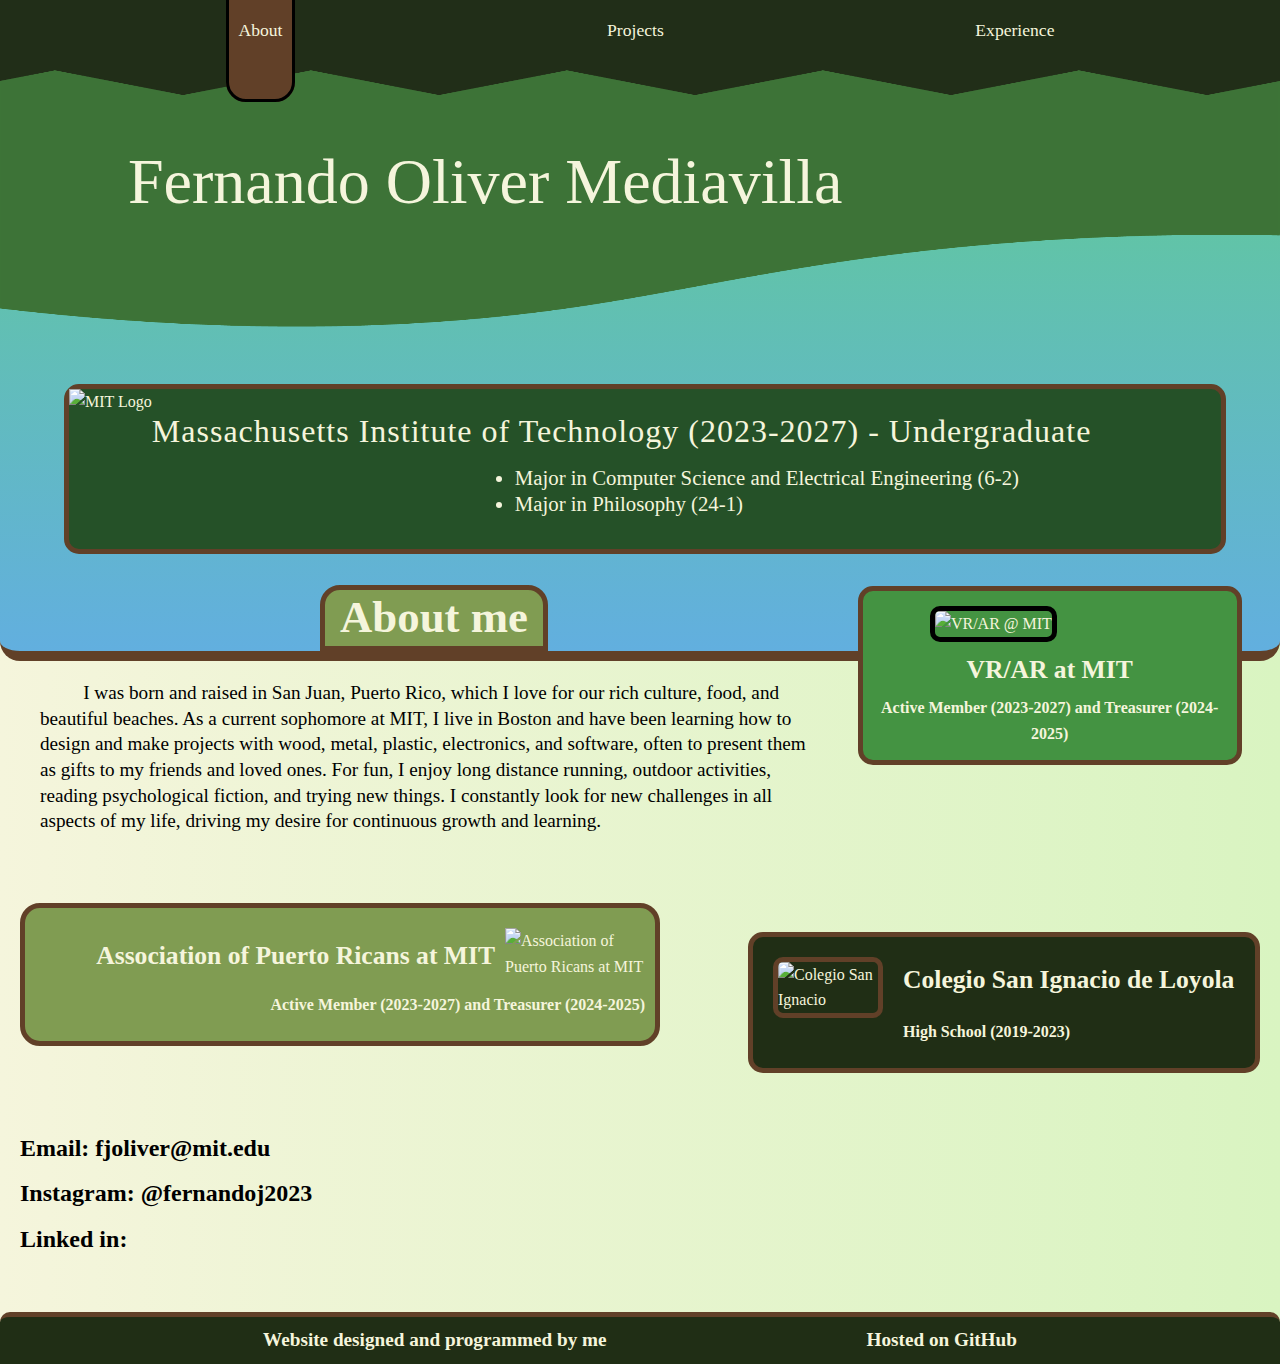
==== index.html @ df68b146 "l" ====
<!DOCTYPE html>
<html lang="en">
<head>
    <meta charset="UTF-8">
    <meta name="viewport" content="width=device-width, initial-scale=1.0">

    <title>Fernando Oliver Mediavilla - Portfolio</title>
    
    <link rel="stylesheet" href="style.css" type="text/css">
    <link rel="shortcut icon" href="#">

</head>

<body>
    <nav id="navBar">
        <ul class="link">
            <li class="current"><a href="index.html">About</a></li>
            <li><a href="Projects.html">Projects</a></li>
            <li><a href="Experience.html">Experience</a></li>
        </ul>
    </nav>

    <header id="mainHeader"><div>Fernando Oliver Mediavilla</div></header>
    <section class="general">

        <section id="MIT" class="link hover">
            <img src="Images/MIT.png" alt="MIT Logo">
            <div><a href="https://web.mit.edu/">Massachusetts Institute of Technology</a> (2023-2027) - Undergraduate</div>
            <ul>
                <li> Major in <a href="https://www.eecs.mit.edu/"   target="_blank">Computer Science and Electrical Engineering (6-2)</a></li>
                <li> Major in <a href="https://philosophy.mit.edu/" target="_blank">Philosophy (24-1)</a></li>
            </ul>
        </section>
        <h1 id="aboutMeTitle"> <div>About me</div></h1>
        <section id="aboutMe">
            
            <p>&emsp;&emsp; I was born and raised in San Juan, Puerto Rico, which I love for our rich culture, food, and beautiful beaches. As a current sophomore at MIT, I live in Boston and have been learning how to design and make projects with wood, metal, plastic, electronics, and software, often to present them as gifts to my friends and loved ones. For fun, I enjoy long distance running, outdoor activities, reading psychological fiction, and trying new things. I constantly look for new challenges in all aspects of my life, driving my desire for continuous growth and learning.</p>
        </section>

        <aside id="VR" class = "move">
            <img src="Images/VR.jpg" alt="VR/AR @ MIT">
            <h1 class="link"><a href="http://vratmit.com/" target="_blank">VR/AR at MIT</a></h1>
            <h2>Active Member (2023-2027) and Treasurer (2024-2025)</h2>
        </aside>
    </section>
    <section class="general">
        <section id="APR" class="move">
            <img src="Images/APR.png" alt="Association of Puerto Ricans at MIT">
            <h1 class="link"><a href="http://apr.mit.edu/">Association of Puerto Ricans at MIT</a></h1>
            <h2>Active Member (2023-2027) and Treasurer (2024-2025)</h2>
        </section>
        <section id="CSI" class="hover">
            <img src="Images/CSI.png" alt="Colegio San Ignacio">
            <h1 class="link"><a href="https://www.sanignacio.pr/" target="_blank">Colegio San Ignacio de Loyola</a></h1>
            <h2>High School (2019-2023)</h2>
        </section>

        <div id="contact">
            <h2>Email: fjoliver@mit.edu</h2>
            <h2>Instagram: @fernandoj2023</h2>
            <h2>Linked in: </h2>
        </div>
        <section class="footer">
            <h1>Website designed and programmed by me</h1>
            <h2>Hosted on GitHub</h2>
        </section>

        
    </section>


    <script src="main.js"></script>

</body>
</html>
---- style.css ----
html {
    overscroll-behavior-y: none;
}

body{
    font-size: 1em;
    line-height: 1.6em;
    font-family:'Times New Roman', Times, serif;
    color: black;

    padding: 0;
    margin: 0 0 0px 0;

    background-image: linear-gradient(to right, beige, rgb(217, 244, 193));
    background-size: cover;
}

/* NAVBAR */
#navBar{
    position: absolute;
    width: 100%;
    height: 100px;
    
    z-index: 5;

    background-size: 20% 100%;
    background-image: url(Images/TopNav-01.png);

    text-align: center;
    font-size: 1.1em;
    li{
        margin: 0 12vw;
        display: inline;
    }
    ul { padding: 0; }
}


.current{
    background-color: #614028;
    padding: 15% 10px 0px 10px;
    border: solid black 3px;
    border-radius: 20px;
}

/* LINKS */
.link a{
    color: beige;
    text-decoration: none;
}
.link a:hover{
    color: green;
}
.link a:active{
    color: black;
}

/* HEADER */
#mainHeader{
    background-image: url(Images/Header-01.png);
    background-size: 100% 90%;
    background-repeat: no-repeat;

    width: 100%;
    position: relative;
    padding: 150px 0 150px 0;
    z-index: 3;
    
    div{
        color: beige;
        font-size: 4em;
        padding: 0 2% 0 10%;
        line-height: 1em;
    }
}


/* GENERAL */
.general {
    position: relative;
    width: 100%;
    display: inline;
}

/* MIT */
#MIT{


    border: solid #614028 5px;
    border-radius: 15px;
    background-color: #255128;
    color: beige;
    position: relative;
    
    float:left;
    width: 90%;
    margin: -10px 5% 20px 5%;
    z-index: 3;
    div{
        font-size: 2em;
        margin: 2% 0 0 0;
        padding: 0 10px;
        line-height: 1.2em;
        letter-spacing: 1px;
        
    }
    ul{
        margin: 15px;
        width: 60%;
        float: right;
        font-size: 1.3em;
    }
    img{
        margin: 0;
        height: 10em;
        float: left;
    }
}
/* ABOUT ME */
#aboutMe {
    margin: 0px 0 10px 40px;
    float: left;
    width: 60%;
    box-sizing: border-box;
    font-size: 1.2em;

}
#aboutMeTitle {

    position: relative;
    z-index: 1;
    /* background-color: #67c8c8; */
    background-image: linear-gradient(to bottom, rgb(97, 198, 161), rgb(98, 175, 223));
    /* padding: 0 0 0 0; */
    top: -200px;
    padding: 400px 0 0 25%;

    border-bottom: #614028 solid 10px;
    border-radius: 20px;
    margin-bottom: -200px;    
}
#aboutMeTitle div{
    
    color: beige;
    font-size: 1.4em;

    border: #614028 5px solid;
    background-color: #809c52;

    padding: 15px;
    width: fit-content;
    border-top-right-radius: 20px;
    border-top-left-radius: 20px;


}

/* VR */
#VR{
    max-width: 400px;
    position: relative;
    border: solid #614028 5px;
    border-radius: 15px;
    background-color: #449342;
    color: beige;
    
    float:right;
    width: 30%;
    box-sizing: border-box;
    margin: -75px 3% 10px auto;
    padding: 0;
    z-index: 2;
    h1{
        font-size: 1.6em;
        margin: 0 0 0 0;
        text-align: center;
    }
    h2{
        font-size: 1em;
        text-align: center;

    }
    img{
        width: 60%;
        border: black solid 5px;
        border-radius: 10px;

        margin: 15px 18%;
    }
}

/* CSI */
#CSI {
    display:inline;
    border: #614028 solid 5px;
    background-color: #202e15;
    border-radius: 15px;
    position: relative;
    box-sizing: border-box;
    margin: 60px 20px 20px 0;
    color: beige;

    float: right;
    width: 40%;
    padding: 0;

    img{
        float: left;
        width: 100px;
        margin: 20px;
        border: solid #614028 5px;
        border-radius: 10px;
    }
    h1{
        font-size: 1.6em;
        margin-top: 30px;

    }
    h2{
        font-size: 1em;
        padding: 10px;
    }
}
/* APR */
#APR {
    border: #614028 solid 5px;
    border-radius: 20px;
    background-color: #809c52;

    display: inline;
    float: left;
    position: relative;

    width: 50%;
    padding: 0;

    color: beige;
    margin: 40px 0 20px 20px;
    box-sizing: border-box;

    img{
        float: right;
        width: 150px;
        margin: 20px 0 10px 10px;
    }
    h1{
        font-size: 1.6em;
        text-align: right;
        margin: 35px 0 0 0;
    }
    h2{
        font-size: 1em;
        text-align: right;
        padding: 10px;

    }
}
/* FOOTER */
.footer {
    padding: 10px 0;
    margin-top: 30px;

    width: 100%;
    
    /* max-height: 100px; */
    background-color: #202e15;
    color: beige;


    border-top: solid #614028 5px;
    border-top-right-radius: 10px;
    border-top-left-radius: 10px;

    float: left;
    text-align: center;
    bottom: 0;
    z-index: 10;

    h1, h2{

        font-size: 1.2em;
        display: inline;
        padding: 0 10% 0 0;
    }
    h2{
        padding: 0 0 0 10%;
    
    }

}



.flip {
    transform: scaleX(-1);
    div {
        transform: scaleX(-1);
        text-align: right;
        margin: 0 0 0 15%;
    }
}


#projectsS {
    background-color: #1e5f28f3;
    color: beige;

    width: 50%;
    max-width: 800px;
    box-sizing: border-box;

    margin: 0 0 10px 5%;
    padding: 15px 0;

    border: #614028 solid 5px;
    border-radius: 15px;

    text-align: center;
    float: left;

    /* max-height: 100%; */
    max-height: 5em;
    overflow: hidden;


    h1 { font-size: 1.6em; display: inline; }
    img {
        float: right;
        width: 25px;
        padding: 2px;
        margin: 0 5px;
        background-color: rgba(173, 216, 230, 0.6);
        border: #614028 solid 2px;
        border-radius: 15px;
    }
    img:hover { background-color: rgba(181, 209, 218, 0.87) }
    img:active {
        margin-top: 2px;
        background-color: #614028;
    }
    table {
        width: 100%;
        font-size: 1em;
        border-collapse: collapse;
    }
    td { width: 50%; padding: 5px;}
    tr {border-bottom: 1px solid #614028; }
    th { padding: 10px 0; font-size: 1.2em;}
    tr:hover {background-color: rgba(255, 255, 255, 0.15);}



    hr { border: solid #614028 2px; border-radius: 5px; margin-top: 20px;}

}


#projectsA {
    background-color: #614028;
    float: right;
    width: 30%;
    position: relative;
    margin: 30px 5% 0 0;
    padding: 10px;
    border: #202e15 solid 5px;
    border-radius: 50px;
    h1 {
        color: beige;
        font-size: 1.3em;
        text-align: center;
    }
}

#projectsT {
    width: 100%;
    margin: 175px 0 15px 0;
    border: 5px solid #614028;
    background-color: gray;

    img {
        height: 200px;
        border: #614028 4px solid;
        border-radius: 15px;
        margin: 5px;
    }
    #imgX {                                                                            
        position: absolute;
        width: 30px;
        height: auto;
        top: 15px;
        right: 15px;
        border: #614028 3px solid;
        border-radius: 50%;
        background-color: rgba(181, 209, 218, 1);
    }
    #imgX:hover {
        background-color: rgba(173, 216, 230, 0.8);
    }
    #imgX:active {
        background-color: rgba(173, 216, 230, 0.6);
    
    }
    h1 {
        background-color: #202e15;
        padding: 25px 40px;
        box-sizing: border-box;
        color: #809c52;
        width: 100%;
        margin: 0 0 0 0;
    }
    h2 {
        padding: 10px;
        background-color: teal;

        flex: 1;
        margin: 0px 0 10px 0;
        border: #614028 2px solid;
    }
    h3 {
        margin: 10px 15px;
    }
    .hiddenSub {
        display: flex;
    }
}

.projectsD {
    width: 20%;

    float: left;
    box-sizing: border-box;
    border: 3px solid rgba(173, 216, 230, 0.9);

    background-size: cover;
    background-repeat: no-repeat;
}
.inside {
    background-color: rgba(0, 0, 0, 0);
    width: 100%;
    height: 25vw;

    padding: 50px 0 0 0;
    transition: background-color 0.75s ease-in;


}
.projectsD:hover {

    .inside {
        background-color: rgba(0, 0, 0, 0.5);
    }

    .show {
        opacity: 1;
    }
}

.show {
    /* position:relative; */
    /* width: 25%; */
    color: beige;
    font-size: 2em;
    margin: 0 10px 0 10px;

    text-align: center;
    opacity: 0;

    transition: opacity 0.75s ease-out;

}
.hidden {
    background-color: #809c52;
    border: #614028 solid 5px;
    border-radius: 10px;

    position: absolute;
    margin: 80px 7.5% auto 7.5%;
    padding: 0px 0;
    width: 85%;
    box-sizing: border-box;
    display: none;
    opacity: 0;
    z-index: 10;

    li {
        text-align: left;
        margin: 10px;
    }
    
}

#weld {
    background-position: center center;
    background-image: url(Images/Projects/f.jpg);
}
#steve {
    background-position: center center;
    background-image: url(Images/Projects/Steve1.jpg);
}
#ping {
    background-position: 80% center;
    background-image: url(Images/Projects/Table1.jpg);
}
#bow {
    background-position: 50% center;
    background-image: url(Images/Projects/Bow1.jpg);
}
#paola {
    background-position: 15% center;
    background-image: url(Images/Projects/Paola1.jpg);
}
#ricky {
    background-position: right center;
    background-image: url(Images/Projects/Ricky1.jpg);
}
#pot {
    background-position: right center;
    background-image: url(Images/Projects/Pot1.jpg);
}
#assembly {
    background-position: -80px center;
    background-image: url(Images/Projects/Assembly1.jpg);
}

#cover {
    position:fixed;
    top: 0;
    margin: 0;
    z-index: 6;
    width: 100%;
    height: 100%;

    pointer-events: none;
    opacity: 0;

    background-color: black;
    /* z-index: 1000; */
}



#generalE {
    .footer {margin: -10px 0 0 0;    }
}
#work, #research{
    
    background-color: #40462d;
    color: beige;
    padding: 25px 10%;
    border-top: #614028 5px solid;
    border-bottom: #614028 solid 5px;
    margin: 0;
}
#research { text-align: left; }
#work { text-align: right; }


.experienceR, .experienceW {
    color: beige;
    background-color: green;

    h2 {
        background-color: #2e3b57;


        width: fit-content;
        padding: 15px;
        border: #614028 double 5px;
        border-radius: 30px;
    }
    hr {
        border: #614028 solid 2px;
        border-radius: 5px;
        width: 100%;
    }
}
.experienceW {
    text-align: right;
    padding: 15px 10px;
    h3, p{
        margin: 0;
        padding: 10px 30px 0 35%;
    }
    h2 {
        margin: 0 0 0 auto;
    }
}

.experienceR {
    text-align: left;
    padding: 15px 10px 40px 10px;

    h3, p{
        margin: 0;
        padding: 10px 35% 0 30px;
    }
    h2 { margin: 0 auto 0 0; }
}

#contact {
    float: left;
    margin: 50px 20px 10px;
}


@media(max-width: 875px) {
    #aboutMeTitle {
        padding-top: 500px;

    }
    #navBar li {
        margin: 0 8vw;
    }
    .projectsD {
        width: 25%;

    }
    .inside {
        height: 33.33vw;
    }
}
@media(max-width: 500px) {
    #aboutMeTitle {
        padding-top: 650px;
    }

}
@media (min-width: 1400px){
    #MIT {
        width: 80%;
        margin: 0 10% 10px 10%;
    }
    #APR {
        width: 700px;
        margin: 40px 0 10px 5%;
    }
}
@media(max-width: 600px) {
    #navBar li{
        font-size: 0.9em;
        margin: 0 7vw;
    }

    #mainHeader {
        padding: 125px 0;
    }
    #mainHeader div {
        font-size: 3em;
    }

    #MIT div{
        font-size: 1.6em;
        padding: 10px 20px;
    }
    #MIT img {
        padding: 0 20%;
        margin: 0;
    }
    #MIT ul {
        font-size: 1.2em;
        padding: 0;
        margin: 0 10px 10px 0;
        width: 70%;
    }

    #aboutMeTitle {
        padding-top: 560px;
    }
    #aboutMe {
        width: 90%;
        margin: 0 5%;
        font-size: 1em;

    }


    #VR {
        float: none;
        width: 80%;
        margin: 350px auto 10px 10%;
        padding: 10px;
    }
    
    #CSI {
        float: none;
        width: 80%;
        margin: 30px 10%;
        display: block;
    }
    #CSI img {
        margin: 10px;
        width: 80px;
    }
    #CSI h1{
        margin: 10px;
        font-size: 1.5em;
    }
    #CSI h2{
        margin: 10px;
    }

    #APR {
        display: block;
        float: none;
        width: 80%;
        margin: 40px 10% 20px;
    }
    #APR img{
        width: 125px;
        margin: 10px 0 0;
    }
    #APR h1{
        margin: 30px 5px 20px;
    }

    .footer h1 {
        font-size: 0.8em;
        padding: 10px 5% 0 0;
    }
    .footer h2{
        font-size: 0.8em;
        padding: 10px 0 0 5%;

    }

    .projectsD {
        width: 33.333%;
    }
    .inside {
        height: 40svw;
    }
    .show {
        font-size: 1.5em;
    }
    #projectsT {
        margin-top: 350px;
    }

    #projectsS {
        width: 90%;
    }
    #projectsA {
        width: 70%;
        margin: 20px 50px;
    }
    /* #projectsT {
        
    } */
}
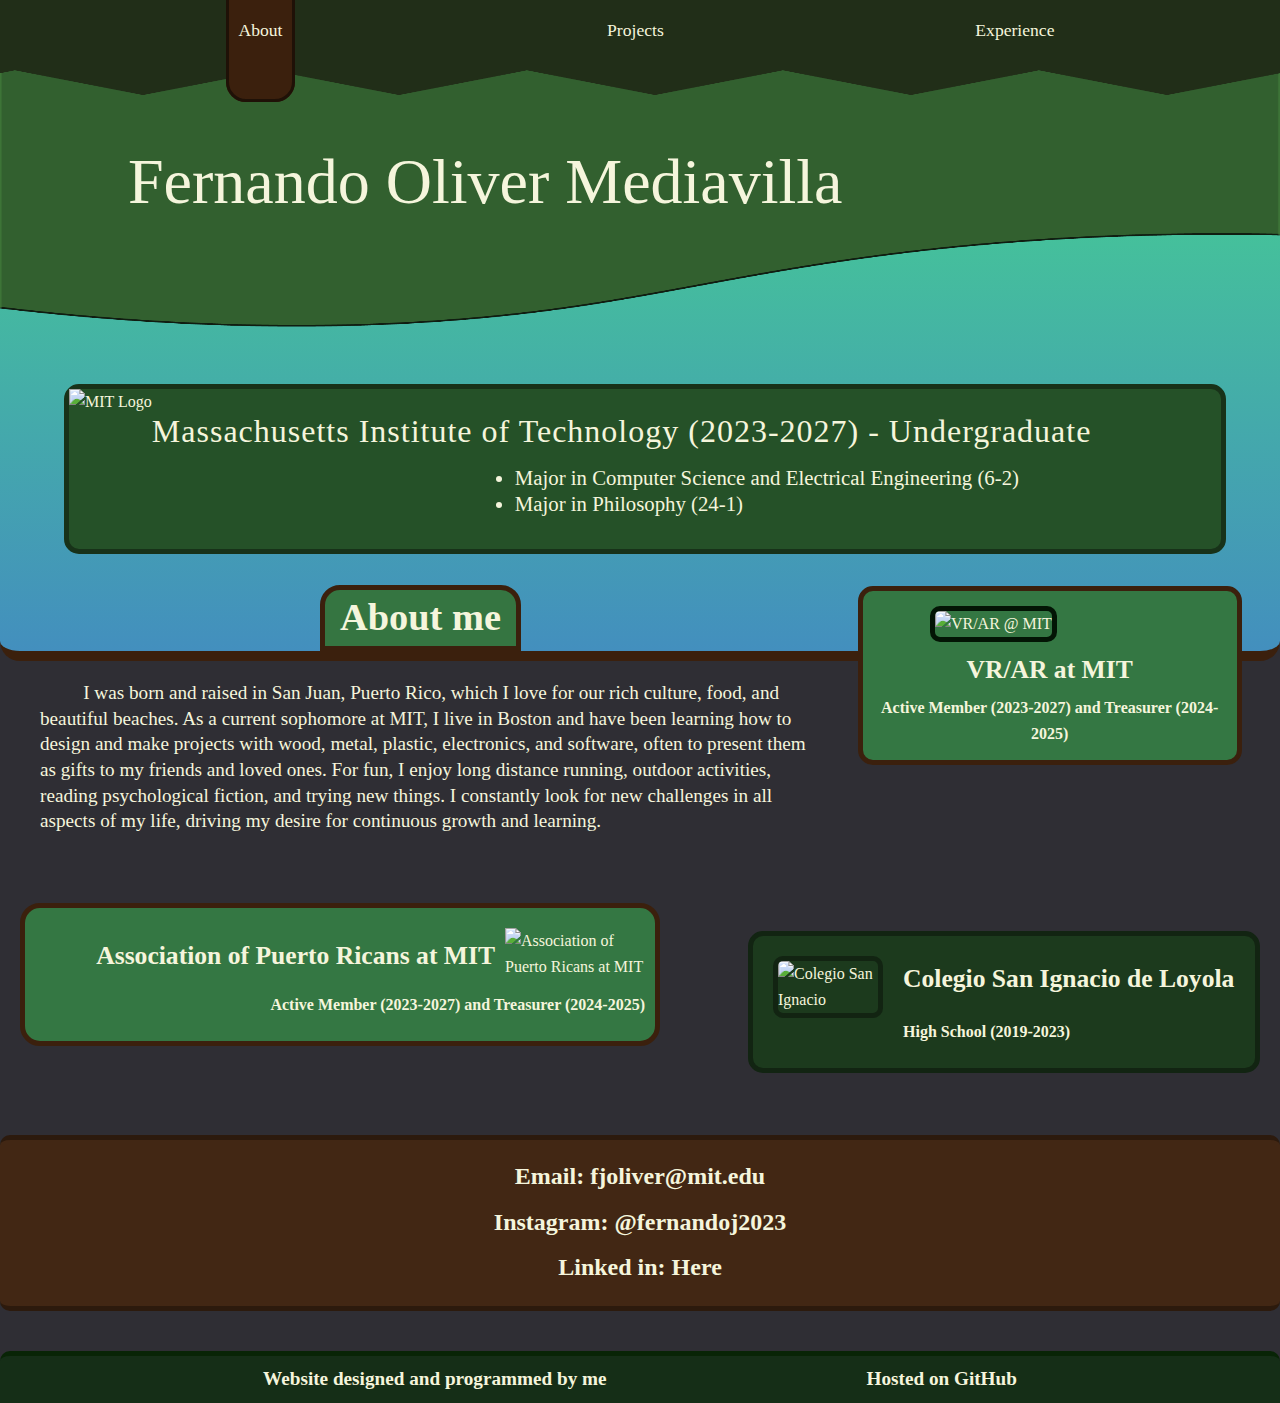
==== commit e5d8d214: "s" ====
--- a/index.html
+++ b/index.html
@@ -58,7 +58,7 @@
         <div id="contact">
             <h2>Email: fjoliver@mit.edu</h2>
             <h2>Instagram: @fernandoj2023</h2>
-            <h2>Linked in: </h2>
+            <h2 class="link">Linked in: <a target="_blank" href="www.linkedin.com/in/fernando-oliver-mediavilla-68a78a286">Here</a></h2>
         </div>
         <section class="footer">
             <h1>Website designed and programmed by me</h1>
--- a/style.css
+++ b/style.css
@@ -8,12 +8,14 @@
     font-size: 1em;
     line-height: 1.6em;
     font-family:'Times New Roman', Times, serif;
-    color: black;
+    /* color: black; */
+    color: beige;
 
     padding: 0;
     margin: 0 0 0px 0;
 
-    background-image: linear-gradient(to right, beige, rgb(217, 244, 193));
+    /* background-image: linear-gradient(to right, beige, rgb(217, 244, 193)); */
+    background-color: rgba(47,46,52,255);
     background-size: cover;
 }
 
@@ -39,9 +41,9 @@
 
 
 .current{
-    background-color: #614028;
+    background-color: #3b200d;
     padding: 15% 10px 0px 10px;
-    border: solid black 3px;
+    border: solid #1f1107 3px;
     border-radius: 20px;
 }
 
@@ -88,7 +90,7 @@
 #MIT{
 
 
-    border: solid #614028 5px;
+    border: solid #183219 5px;
     border-radius: 15px;
     background-color: #255128;
     color: beige;
@@ -132,22 +134,22 @@
     position: relative;
     z-index: 1;
     /* background-color: #67c8c8; */
-    background-image: linear-gradient(to bottom, rgb(97, 198, 161), rgb(98, 175, 223));
+    background-image: linear-gradient(to bottom , rgb(69, 198, 151), rgb(67, 143, 190));
     /* padding: 0 0 0 0; */
     top: -200px;
     padding: 400px 0 0 25%;
 
-    border-bottom: #614028 solid 10px;
+    border-bottom: #3b200d solid 10px;
     border-radius: 20px;
     margin-bottom: -200px;    
 }
 #aboutMeTitle div{
     
     color: beige;
-    font-size: 1.4em;
-
-    border: #614028 5px solid;
-    background-color: #809c52;
+    font-size: 1.2em;
+
+    border: #3b200d 5px solid;
+    background-color: #357541;
 
     padding: 15px;
     width: fit-content;
@@ -161,9 +163,9 @@
 #VR{
     max-width: 400px;
     position: relative;
-    border: solid #614028 5px;
+    border: solid #3b200d 5px;
     border-radius: 15px;
-    background-color: #449342;
+    background-color: #347743;
     color: beige;
     
     float:right;
@@ -184,7 +186,7 @@
     }
     img{
         width: 60%;
-        border: black solid 5px;
+        border: rgb(3, 21, 5) solid 5px;
         border-radius: 10px;
 
         margin: 15px 18%;
@@ -194,8 +196,8 @@
 /* CSI */
 #CSI {
     display:inline;
-    border: #614028 solid 5px;
-    background-color: #202e15;
+    border: #122412 solid 5px;
+    background-color: #1c3a1d;
     border-radius: 15px;
     position: relative;
     box-sizing: border-box;
@@ -210,7 +212,7 @@
         float: left;
         width: 100px;
         margin: 20px;
-        border: solid #614028 5px;
+        border: solid #122412 5px;
         border-radius: 10px;
     }
     h1{
@@ -225,9 +227,9 @@
 }
 /* APR */
 #APR {
-    border: #614028 solid 5px;
+    border: #3b200d solid 5px;
     border-radius: 20px;
-    background-color: #809c52;
+    background-color: #347743;
 
     display: inline;
     float: left;
@@ -265,11 +267,11 @@
     width: 100%;
     
     /* max-height: 100px; */
-    background-color: #202e15;
-    color: beige;
-
-
-    border-top: solid #614028 5px;
+    background-color: #152e17;
+    color: beige;
+
+
+    border-top: solid #082406 5px;
     border-top-right-radius: 10px;
     border-top-left-radius: 10px;
 
@@ -304,7 +306,7 @@
 
 
 #projectsS {
-    background-color: #1e5f28f3;
+    background-color: #2a5c34;
     color: beige;
 
     width: 50%;
@@ -314,7 +316,7 @@
     margin: 0 0 10px 5%;
     padding: 15px 0;
 
-    border: #614028 solid 5px;
+    border: #12351a solid 5px;
     border-radius: 15px;
 
     text-align: center;
@@ -331,14 +333,14 @@
         width: 25px;
         padding: 2px;
         margin: 0 5px;
-        background-color: rgba(173, 216, 230, 0.6);
-        border: #614028 solid 2px;
+        background-color: rgba(42, 130, 160, 0.6);
+        border: #0c2d14 solid 2px;
         border-radius: 15px;
     }
-    img:hover { background-color: rgba(181, 209, 218, 0.87) }
+    img:hover { background-color: rgba(57, 166, 202, 0.87) }
     img:active {
         margin-top: 2px;
-        background-color: #614028;
+        background-color: #33dfdd;
     }
     table {
         width: 100%;
@@ -346,25 +348,25 @@
         border-collapse: collapse;
     }
     td { width: 50%; padding: 5px;}
-    tr {border-bottom: 1px solid #614028; }
+    tr {border-bottom: 1.5px solid #13451d; }
     th { padding: 10px 0; font-size: 1.2em;}
     tr:hover {background-color: rgba(255, 255, 255, 0.15);}
 
 
 
-    hr { border: solid #614028 2px; border-radius: 5px; margin-top: 20px;}
+    hr { border: solid #12351a 2px; border-radius: 5px; margin-top: 20px;}
 
 }
 
 
 #projectsA {
-    background-color: #614028;
+    background-color: #422714;
     float: right;
     width: 30%;
     position: relative;
     margin: 30px 5% 0 0;
     padding: 10px;
-    border: #202e15 solid 5px;
+    border: #2c1a0d solid 5px;
     border-radius: 50px;
     h1 {
         color: beige;
@@ -376,47 +378,48 @@
 #projectsT {
     width: 100%;
     margin: 175px 0 15px 0;
-    border: 5px solid #614028;
-    background-color: gray;
+    border: 5px solid #3b200d;
+    background-image: linear-gradient(to right , rgb(21, 82, 60), rgb(13, 55, 83));
 
     img {
         height: 200px;
-        border: #614028 4px solid;
+        border: #1f1107 2px solid;
         border-radius: 15px;
         margin: 5px;
     }
     #imgX {                                                                            
         position: absolute;
         width: 30px;
-        height: auto;
+        height: 30px;
         top: 15px;
         right: 15px;
-        border: #614028 3px solid;
+        border: #092911 3px solid;
         border-radius: 50%;
-        background-color: rgba(181, 209, 218, 1);
+        background-color: rgba(42, 130, 160, 0.6);
     }
     #imgX:hover {
-        background-color: rgba(173, 216, 230, 0.8);
+        background-color: rgba(122, 178, 197, 0.6);
     }
     #imgX:active {
-        background-color: rgba(173, 216, 230, 0.6);
+        background-color: rgba(129, 158, 167, 0.6);
     
     }
     h1 {
-        background-color: #202e15;
+        background-color: #042106;
         padding: 25px 40px;
         box-sizing: border-box;
-        color: #809c52;
+        color: #2a5c34;
         width: 100%;
         margin: 0 0 0 0;
     }
     h2 {
         padding: 10px;
-        background-color: teal;
+        /* background-color: rgb(67, 143, 190); */
+        background-image: linear-gradient(to bottom , rgb(77, 127, 158), rgb(67, 143, 190));
 
         flex: 1;
         margin: 0px 0 10px 0;
-        border: #614028 2px solid;
+        border: #301a0a 2px solid;
     }
     h3 {
         margin: 10px 15px;
@@ -431,8 +434,7 @@
 
     float: left;
     box-sizing: border-box;
-    border: 3px solid rgba(173, 216, 230, 0.9);
-
+    border: 3px solid rgba(44, 24, 11, 0.9);
     background-size: cover;
     background-repeat: no-repeat;
 }
@@ -471,8 +473,8 @@
 
 }
 .hidden {
-    background-color: #809c52;
-    border: #614028 solid 5px;
+    background-color: #2a5c34;
+    border: #301a0a solid 5px;
     border-radius: 10px;
 
     position: absolute;
@@ -546,11 +548,11 @@
 }
 #work, #research{
     
-    background-color: #40462d;
+    background-color: #05350b;
     color: beige;
     padding: 25px 10%;
-    border-top: #614028 5px solid;
-    border-bottom: #614028 solid 5px;
+    border-top: #29190d 5px solid;
+    border-bottom: #29190d solid 5px;
     margin: 0;
 }
 #research { text-align: left; }
@@ -559,19 +561,19 @@
 
 .experienceR, .experienceW {
     color: beige;
-    background-color: green;
+    background-color: rgb(50, 97, 50);
 
     h2 {
-        background-color: #2e3b57;
+        background-color: #1b2b4f;
 
 
         width: fit-content;
         padding: 15px;
-        border: #614028 double 5px;
+        border: #0d092c double 5px;
         border-radius: 30px;
     }
     hr {
-        border: #614028 solid 2px;
+        border: #29190d solid 2px;
         border-radius: 5px;
         width: 100%;
     }
@@ -601,9 +603,17 @@
 
 #contact {
     float: left;
-    margin: 50px 20px 10px;
-}
-
+    margin: 50px 0px 10px;
+    padding: 5px 20px;
+    box-sizing: border-box;
+    background-color: #422714;
+    width: 100%;
+    border-top: 5px solid #2c1a0d;
+    border-bottom: 5px solid #2c1a0d;
+    border-radius: 10px;
+    text-align: center;
+
+}
 
 @media(max-width: 875px) {
     #aboutMeTitle {
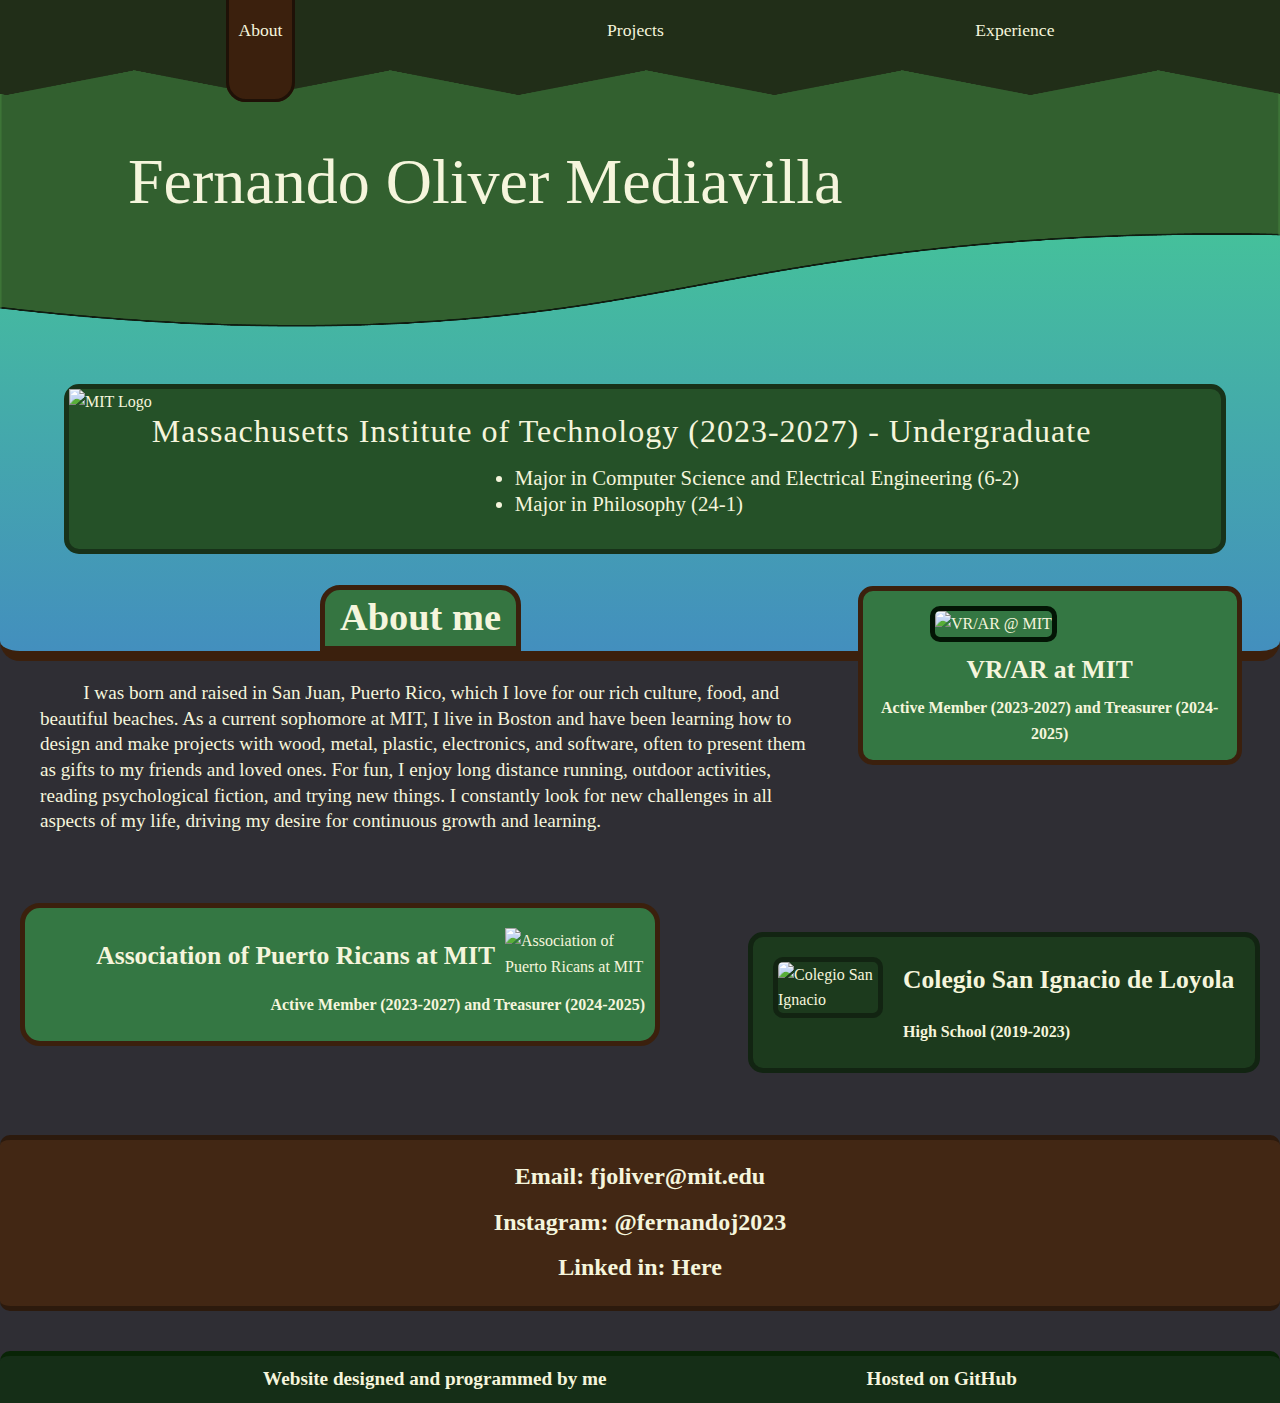
==== commit 2da85e87: "dsd" ====
--- a/index.html
+++ b/index.html
@@ -3,7 +3,8 @@
 <head>
     <meta charset="UTF-8">
     <meta name="viewport" content="width=device-width, initial-scale=1.0">
-
+    <meta name="keywords" content="Fernando Oliver Mediavilla, Fernando, MIT, Puerto Rico, Oliver, Mediavilla, Portfolio">
+    <meta name="author" content="Fernando Oliver Mediavilla">
     <title>Fernando Oliver Mediavilla - Portfolio</title>
     
     <link rel="stylesheet" href="style.css" type="text/css">
--- a/style.css
+++ b/style.css
@@ -525,7 +525,10 @@
     background-position: -80px center;
     background-image: url(Images/Projects/Assembly1.jpg);
 }
-
+#turbine {
+    background-position: -10px center;
+    background-image: url(Images/Projects/Turbine2.jpg);
+}
 #cover {
     position:fixed;
     top: 0;
@@ -548,12 +551,13 @@
 }
 #work, #research{
     
-    background-color: #05350b;
+    background-color: #432916;
     color: beige;
     padding: 25px 10%;
     border-top: #29190d 5px solid;
     border-bottom: #29190d solid 5px;
     margin: 0;
+    margin-top: 50px;
 }
 #research { text-align: left; }
 #work { text-align: right; }
@@ -562,6 +566,10 @@
 .experienceR, .experienceW {
     color: beige;
     background-color: rgb(50, 97, 50);
+    border-bottom: 5px solid #29190d;
+    border-bottom-left-radius: 20px;
+    border-bottom-right-radius: 20px;
+
 
     h2 {
         background-color: #1b2b4f;
@@ -590,10 +598,28 @@
     }
 }
 
+#resume {
+    a:visited {color:beige;}
+
+    float: left;
+    bottom: 100px;
+
+    background-color: #422714;
+    padding: 15px 40px;
+    border: #2c1a0d double 5px;
+    border-radius: 40px;
+    margin: 40px 0px 0px 5%;
+
+
+    a {color: beige; text-decoration: none;}
+    a:hover {color: #092911;}
+    a:active {color: #225830}
+}
+
 .experienceR {
     text-align: left;
     padding: 15px 10px 40px 10px;
-
+    margin-bottom: 50px;
     h3, p{
         margin: 0;
         padding: 10px 35% 0 30px;
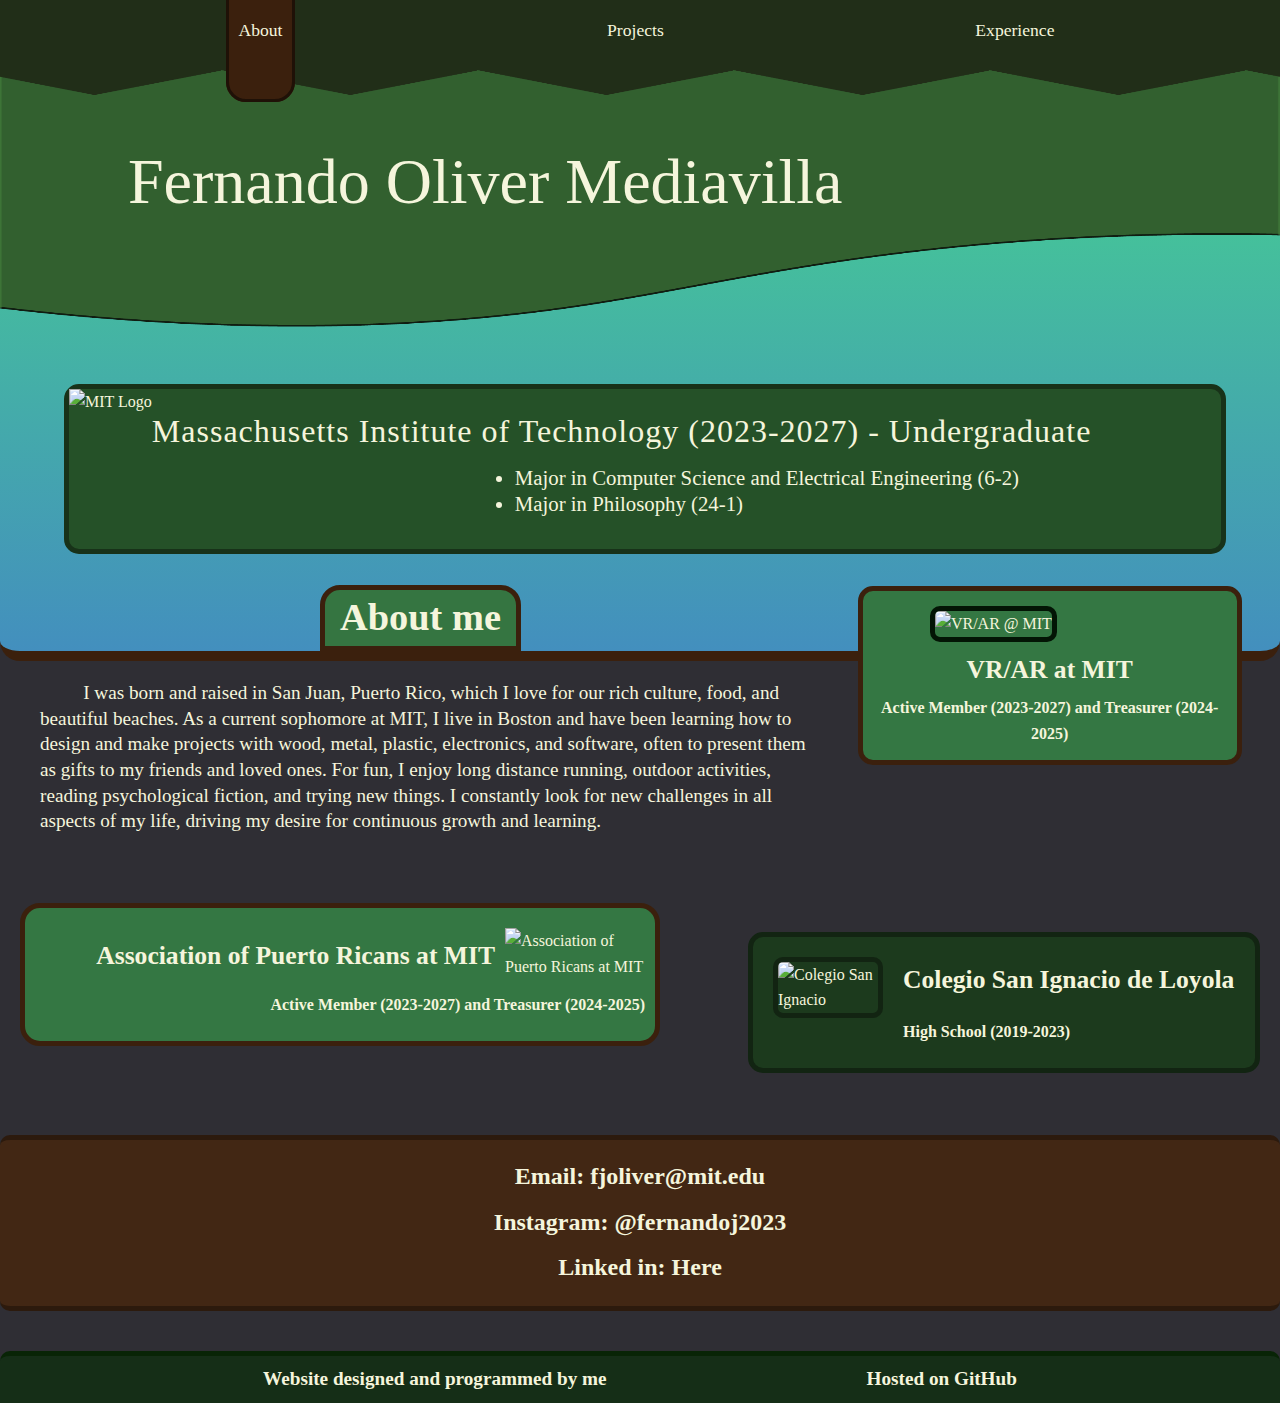
==== commit 2c2bfa11: "Update index.html" ====
--- a/index.html
+++ b/index.html
@@ -5,6 +5,7 @@
     <meta name="viewport" content="width=device-width, initial-scale=1.0">
     <meta name="keywords" content="Fernando Oliver Mediavilla, Fernando, MIT, Puerto Rico, Oliver, Mediavilla, Portfolio">
     <meta name="author" content="Fernando Oliver Mediavilla">
+    <meta name="google-site-verification" content="aVpQfEbdpFN_vMA3DffyrdE9WTmmCcopiGc5vFNmW-E" />
     <title>Fernando Oliver Mediavilla - Portfolio</title>
     
     <link rel="stylesheet" href="style.css" type="text/css">
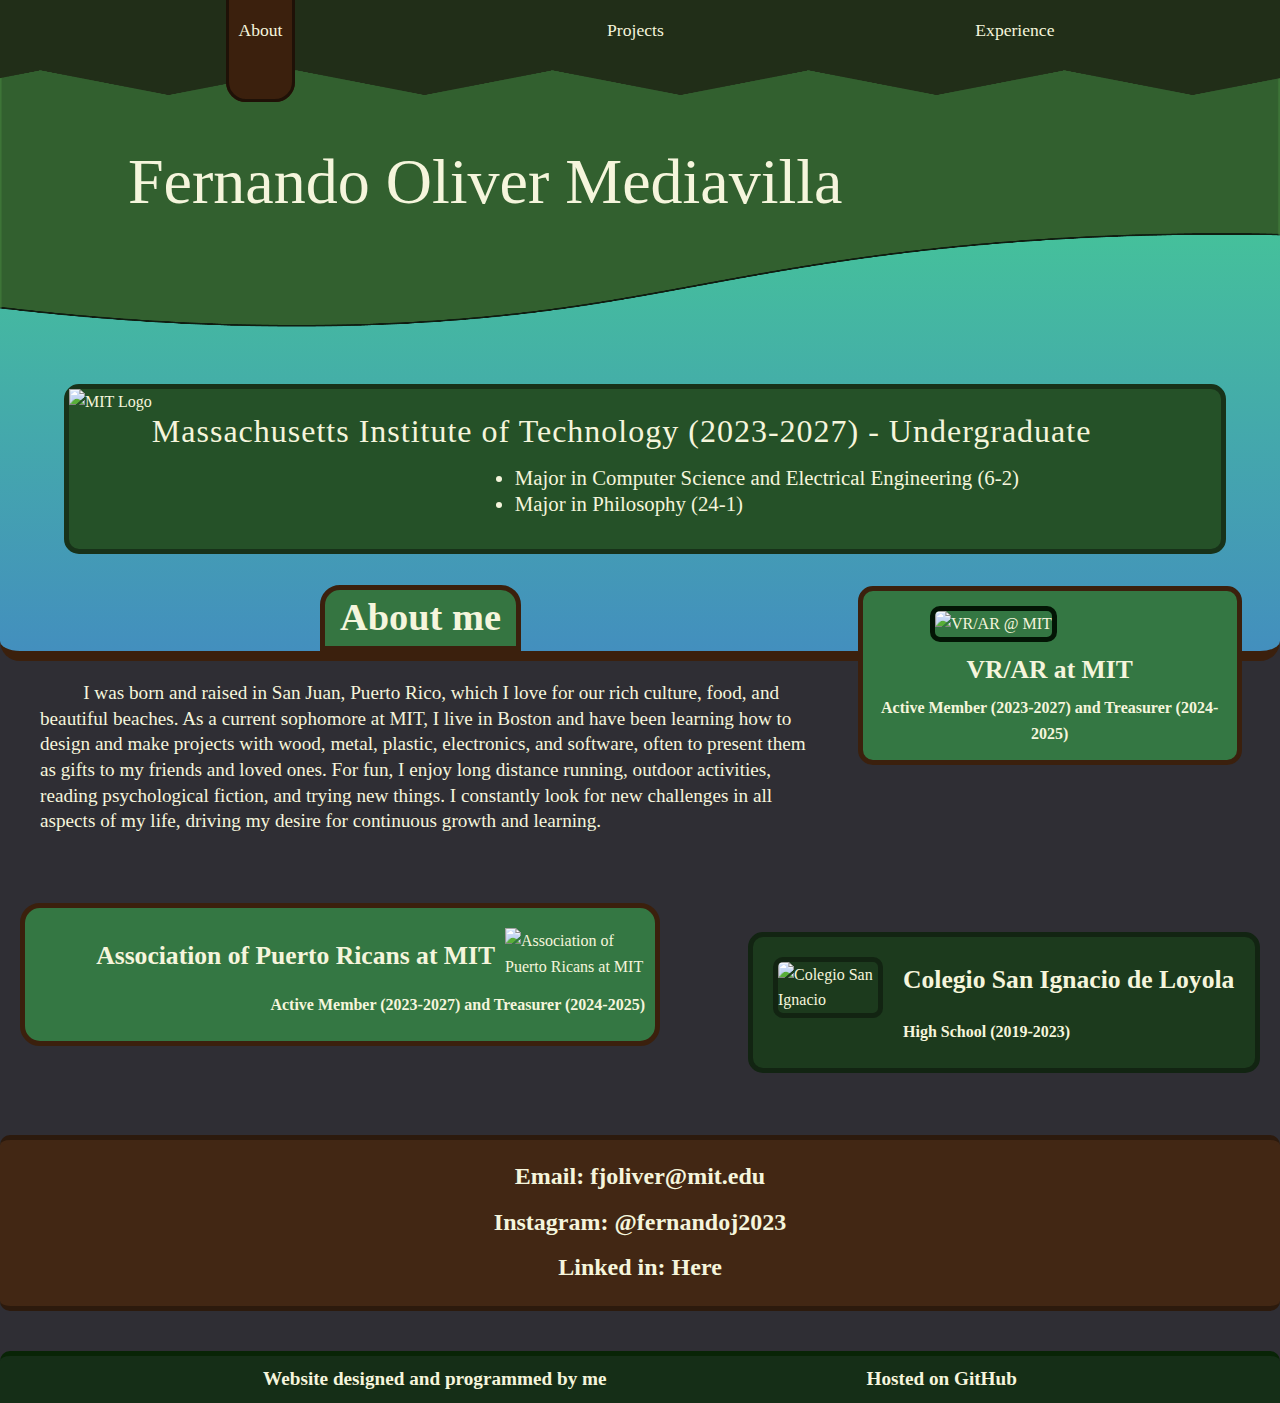
==== commit 7bf3743f: "done for now" ====
--- a/index.html
+++ b/index.html
@@ -3,7 +3,7 @@
 <head>
     <meta charset="UTF-8">
     <meta name="viewport" content="width=device-width, initial-scale=1.0">
-    <meta name="keywords" content="Fernando Oliver Mediavilla, Fernando, MIT, Puerto Rico, Oliver, Mediavilla, Portfolio">
+    <meta name="keywords" content="Fernando Oliver Mediavilla Portfolio MI, Fernando Oliver Mediavilla, Fernando, MIT, Puerto Rico, Oliver, Mediavilla, Portfolio">
     <meta name="author" content="Fernando Oliver Mediavilla">
     <meta name="google-site-verification" content="aVpQfEbdpFN_vMA3DffyrdE9WTmmCcopiGc5vFNmW-E" />
     <title>Fernando Oliver Mediavilla - Portfolio</title>
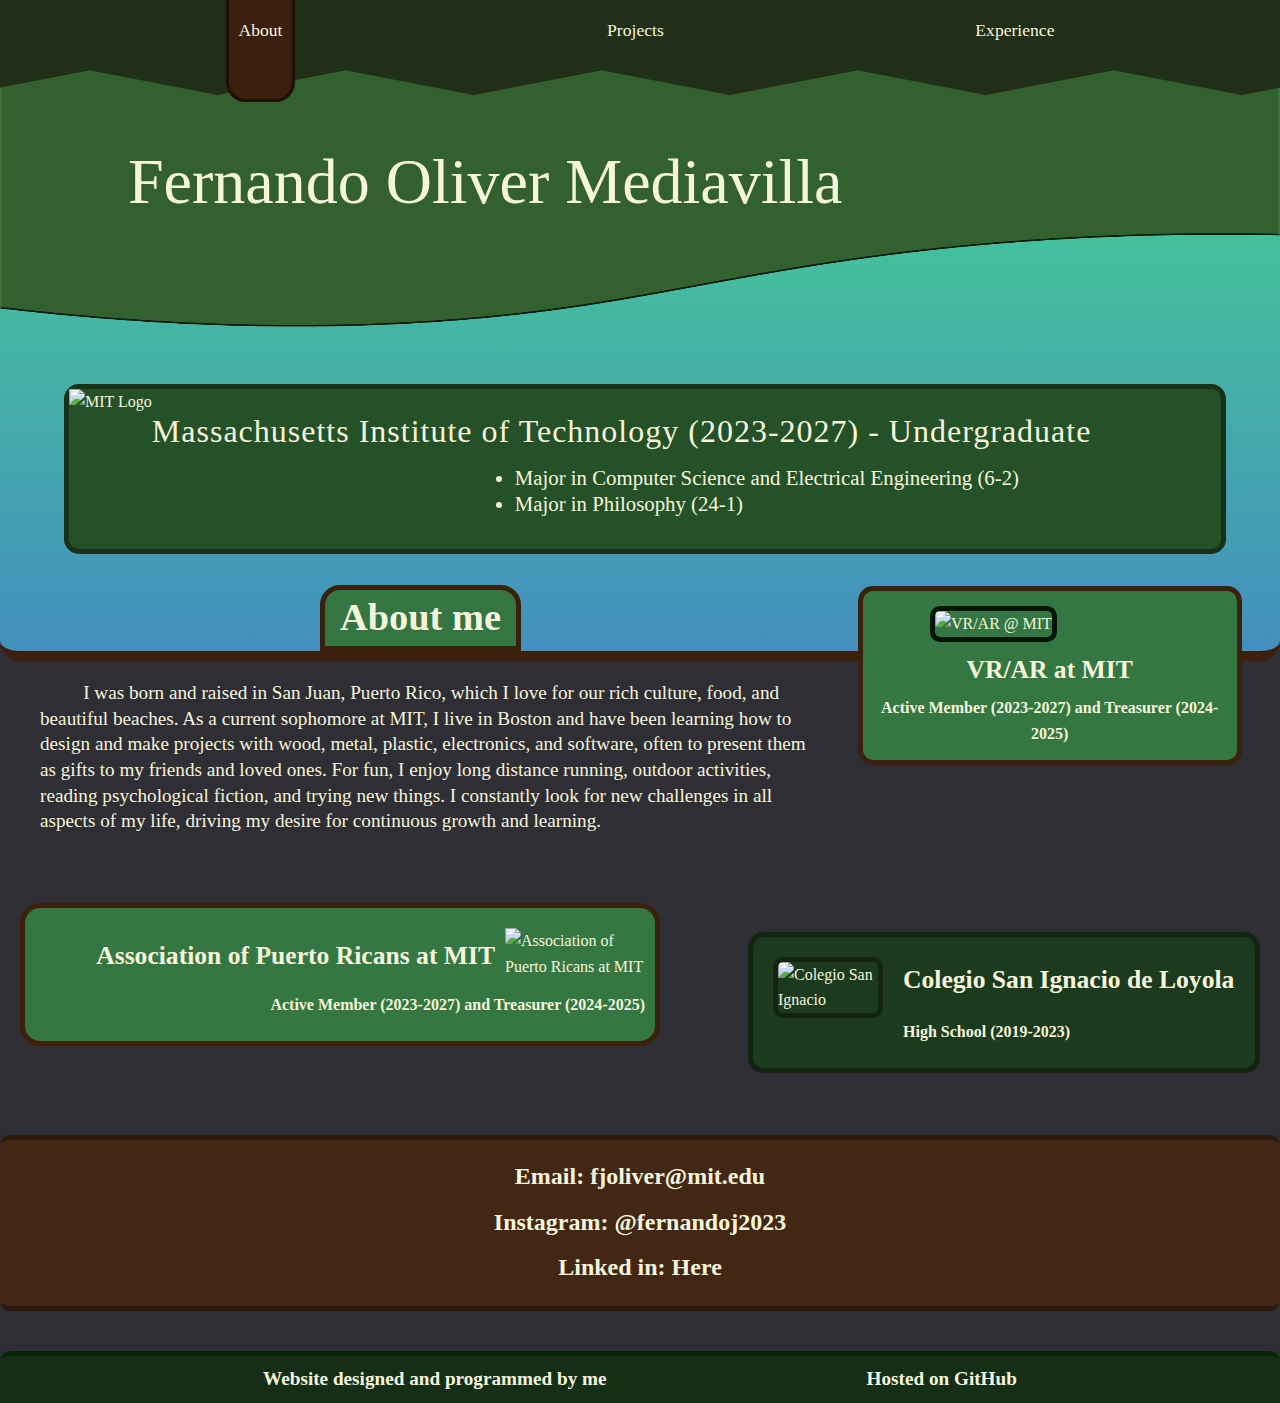
==== commit e7efed8d: "resume" ====
--- a/index.html
+++ b/index.html
@@ -5,11 +5,17 @@
     <meta name="viewport" content="width=device-width, initial-scale=1.0">
     <meta name="keywords" content="Fernando Oliver Mediavilla Portfolio MI, Fernando Oliver Mediavilla, Fernando, MIT, Puerto Rico, Oliver, Mediavilla, Portfolio">
     <meta name="author" content="Fernando Oliver Mediavilla">
+    <meta name="description" content="This is the Portfolio of Fernando Oliver Mediavilla, a Puerto Rican MIT student studying EECS and Philosophy">
     <meta name="google-site-verification" content="aVpQfEbdpFN_vMA3DffyrdE9WTmmCcopiGc5vFNmW-E" />
+    <meta property="og:url" content="">
+    <meta property="og:title" content="Fernando Oliver Mediavilla - Portfolio">
+    <meta property="og:description" content="This is the Portfolio of Fernando Oliver Mediavilla, a Puerto Rican MIT student studying EECS and Philosophy">
+    
     <title>Fernando Oliver Mediavilla - Portfolio</title>
     
     <link rel="stylesheet" href="style.css" type="text/css">
     <link rel="shortcut icon" href="#">
+    <link rel="preconnect" href="fern-0416.github.io/Portfolio">
 
 </head>
 
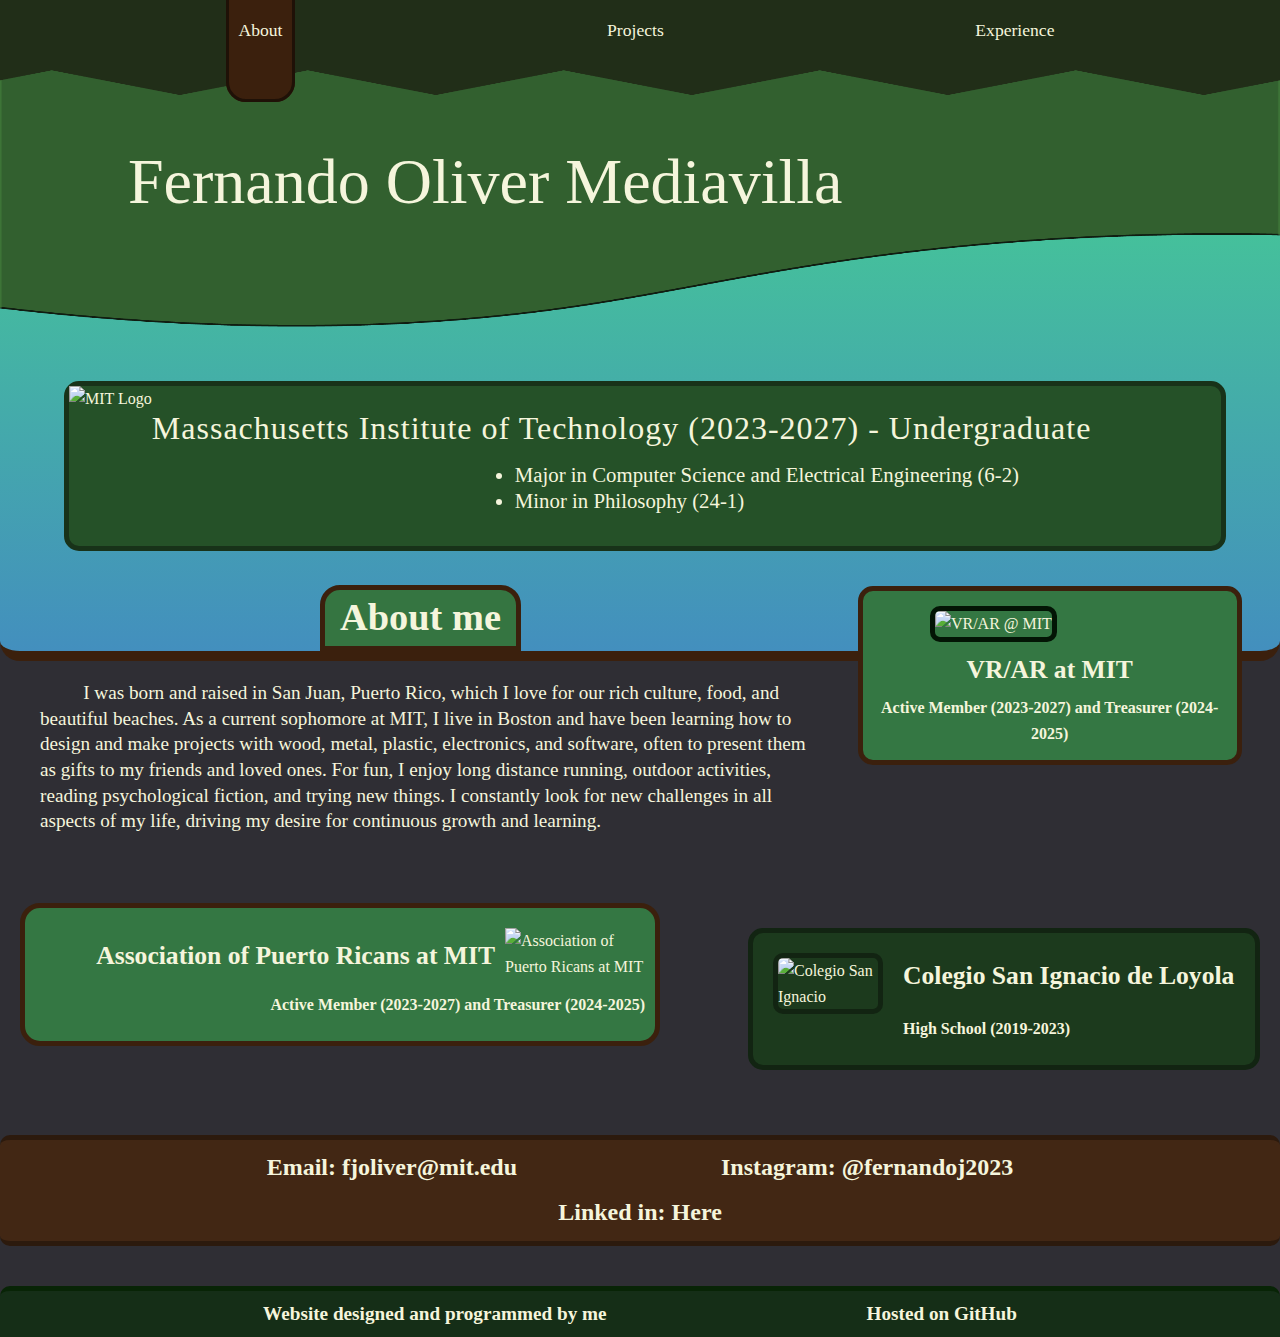
==== commit 12bc2ea6: "update" ====
--- a/index.html
+++ b/index.html
@@ -36,7 +36,7 @@
             <div><a href="https://web.mit.edu/">Massachusetts Institute of Technology</a> (2023-2027) - Undergraduate</div>
             <ul>
                 <li> Major in <a href="https://www.eecs.mit.edu/"   target="_blank">Computer Science and Electrical Engineering (6-2)</a></li>
-                <li> Major in <a href="https://philosophy.mit.edu/" target="_blank">Philosophy (24-1)</a></li>
+                <li> Minor in <a href="https://philosophy.mit.edu/" target="_blank">Philosophy (24-1)</a></li>
             </ul>
         </section>
         <h1 id="aboutMeTitle"> <div>About me</div></h1>
@@ -65,12 +65,14 @@
 
         <div id="contact">
             <h2>Email: fjoliver@mit.edu</h2>
-            <h2>Instagram: @fernandoj2023</h2>
-            <h2 class="link">Linked in: <a target="_blank" href="www.linkedin.com/in/fernando-oliver-mediavilla-68a78a286">Here</a></h2>
+            <h3>Instagram: @fernandoj2023</h2>
+            <h3 class="link">Linked in: <a target="_blank" href="https:www.linkedin.com/in/fernando-oliver-mediavilla-68a78a286">Here</a></h2>
         </div>
         <section class="footer">
             <h1>Website designed and programmed by me</h1>
             <h2>Hosted on GitHub</h2>
+
+            
         </section>
 
         
--- a/style.css
+++ b/style.css
@@ -529,6 +529,10 @@
     background-position: -10px center;
     background-image: url(Images/Projects/Turbine2.jpg);
 }
+#domino {
+    background-position: 60% center;
+    background-image: url(Images/Projects/Domino1.jpg);
+}
 #cover {
     position:fixed;
     top: 0;
@@ -638,7 +642,16 @@
     border-bottom: 5px solid #2c1a0d;
     border-radius: 10px;
     text-align: center;
-
+    h2 {
+        margin: 10px 100px;
+        display: inline-block;
+
+    }
+    h3 {
+        font-size: x-large;
+        display: inline-block;
+        margin: 10px 100px;
+    }
 }
 
 @media(max-width: 875px) {
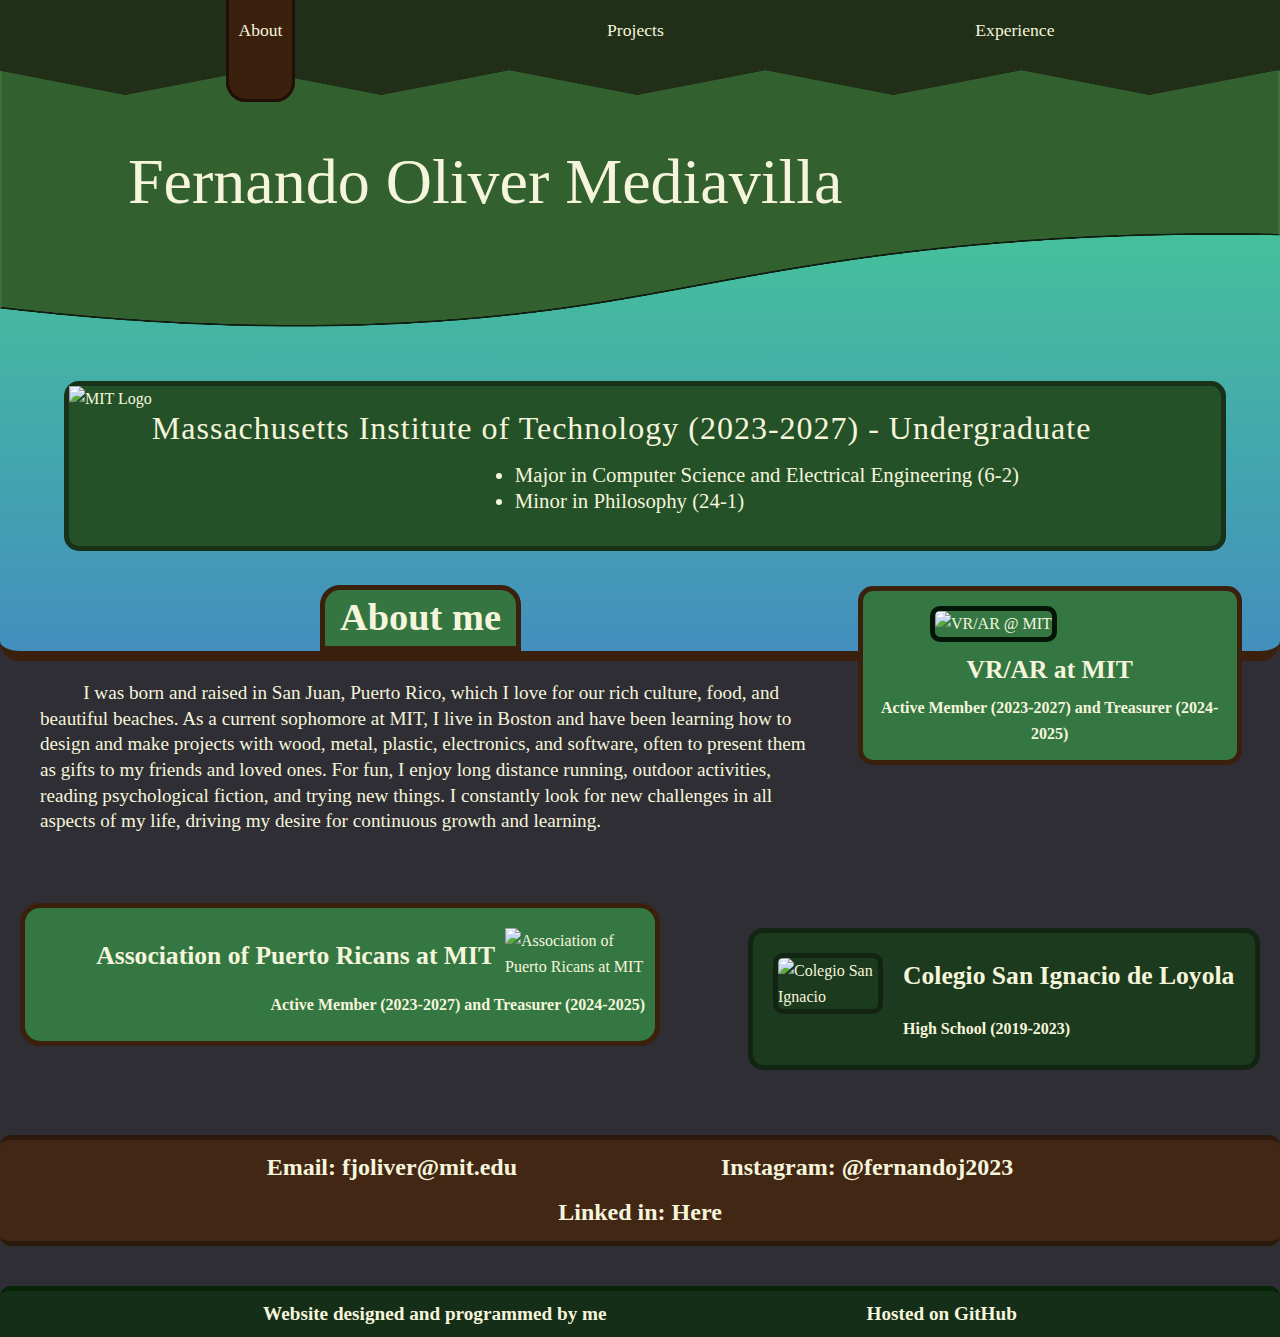
==== commit 12da7f4c: "d" ====
--- a/index.html
+++ b/index.html
@@ -5,11 +5,11 @@
     <meta name="viewport" content="width=device-width, initial-scale=1.0">
     <meta name="keywords" content="Fernando Oliver Mediavilla Portfolio MI, Fernando Oliver Mediavilla, Fernando, MIT, Puerto Rico, Oliver, Mediavilla, Portfolio">
     <meta name="author" content="Fernando Oliver Mediavilla">
-    <meta name="description" content="This is the Portfolio of Fernando Oliver Mediavilla, a Puerto Rican MIT student studying EECS and Philosophy">
+    <meta name="description" content="This is the Portfolio of Fernando Oliver Mediavilla, a Puerto Rican MIT student studying Electrical Engineering and Computer Science">
     <meta name="google-site-verification" content="aVpQfEbdpFN_vMA3DffyrdE9WTmmCcopiGc5vFNmW-E" />
     <meta property="og:url" content="">
     <meta property="og:title" content="Fernando Oliver Mediavilla - Portfolio">
-    <meta property="og:description" content="This is the Portfolio of Fernando Oliver Mediavilla, a Puerto Rican MIT student studying EECS and Philosophy">
+    <meta property="og:description" content="This is the Portfolio of Fernando Oliver Mediavilla, a Puerto Rican MIT student studying Electrical Engineering and Computer Science">
     
     <title>Fernando Oliver Mediavilla - Portfolio</title>
     
--- a/style.css
+++ b/style.css
@@ -386,6 +386,7 @@
         border: #1f1107 2px solid;
         border-radius: 15px;
         margin: 5px;
+        max-width: 90%;
     }
     #imgX {                                                                            
         position: absolute;
@@ -533,6 +534,11 @@
     background-position: 60% center;
     background-image: url(Images/Projects/Domino1.jpg);
 }
+#six {
+    /* background-position: 60% center; */
+    background-image: url(Images/Projects/61911.png);
+
+}
 #cover {
     position:fixed;
     top: 0;
@@ -571,13 +577,11 @@
     color: beige;
     background-color: rgb(50, 97, 50);
     border-bottom: 5px solid #29190d;
-    border-bottom-left-radius: 20px;
-    border-bottom-right-radius: 20px;
+
 
 
     h2 {
         background-color: #1b2b4f;
-
 
         width: fit-content;
         padding: 15px;
@@ -593,44 +597,82 @@
 .experienceW {
     text-align: right;
     padding: 15px 10px;
+    border-top-left-radius: 80px;
+    border-bottom-right-radius: 80px;
+    border-bottom-left-radius: 20px;
+
+    margin-left: auto;
+    margin-right: 0;
+    width: 70%;
+    border-left: 5px solid #29190d;
+
     h3, p{
         margin: 0;
-        padding: 10px 30px 0 35%;
+        padding: 10px 30px 0 15%;
     }
     h2 {
         margin: 0 0 0 auto;
     }
-}
-
-#resume {
-    a:visited {color:beige;}
-
-    float: left;
-    bottom: 100px;
-
-    background-color: #422714;
-    padding: 15px 40px;
-    border: #2c1a0d double 5px;
-    border-radius: 40px;
-    margin: 40px 0px 0px 5%;
-
-
+
+    a:visited {color:beige;text-decoration: none;}
     a {color: beige; text-decoration: none;}
-    a:hover {color: #092911;}
-    a:active {color: #225830}
-}
-
+    a:hover {color: #225830;}
+    a:active {color: #092911;}
+}
 .experienceR {
+    margin-left: 0;
+    margin-right: auto;
+    width: 70%;
+    border-right: 5px solid #29190d;
+    border-top-right-radius: 80px;
+    border-bottom-left-radius: 80px;
+    border-bottom-right-radius: 20px;
+
+
     text-align: left;
     padding: 15px 10px 40px 10px;
     margin-bottom: 50px;
     h3, p{
         margin: 0;
-        padding: 10px 35% 0 30px;
+        padding: 10px 15% 0 30px;
     }
     h2 { margin: 0 auto 0 0; }
 }
 
+#resume {
+
+    float: left;
+    bottom: 100px;
+
+
+    background-color: #422714;
+    padding: 15px 40px;
+    border: #2c1a0d double 5px;
+    border-radius: 40px;
+    margin: -100px 0px 0px 5%;
+
+    a:visited {color:beige;}
+    a {color: beige; text-decoration: none;}
+    a:hover {color: #092911;}
+    a:active {color: #225830}
+}
+
+#rh {
+    width: 30vw;
+    min-width: 200px;
+    max-width: 450px;
+    float: left;
+    margin: 40px 10px 10px 10px;
+    border: 3px black solid;
+    border-radius: 10px;
+}
+#cicata {
+    width: 30vw;
+    min-width: 200px;
+    max-width: 400px;
+    float: right;
+    margin: 40px 10px 10px 10px;
+}
 #contact {
     float: left;
     margin: 50px 0px 10px;
